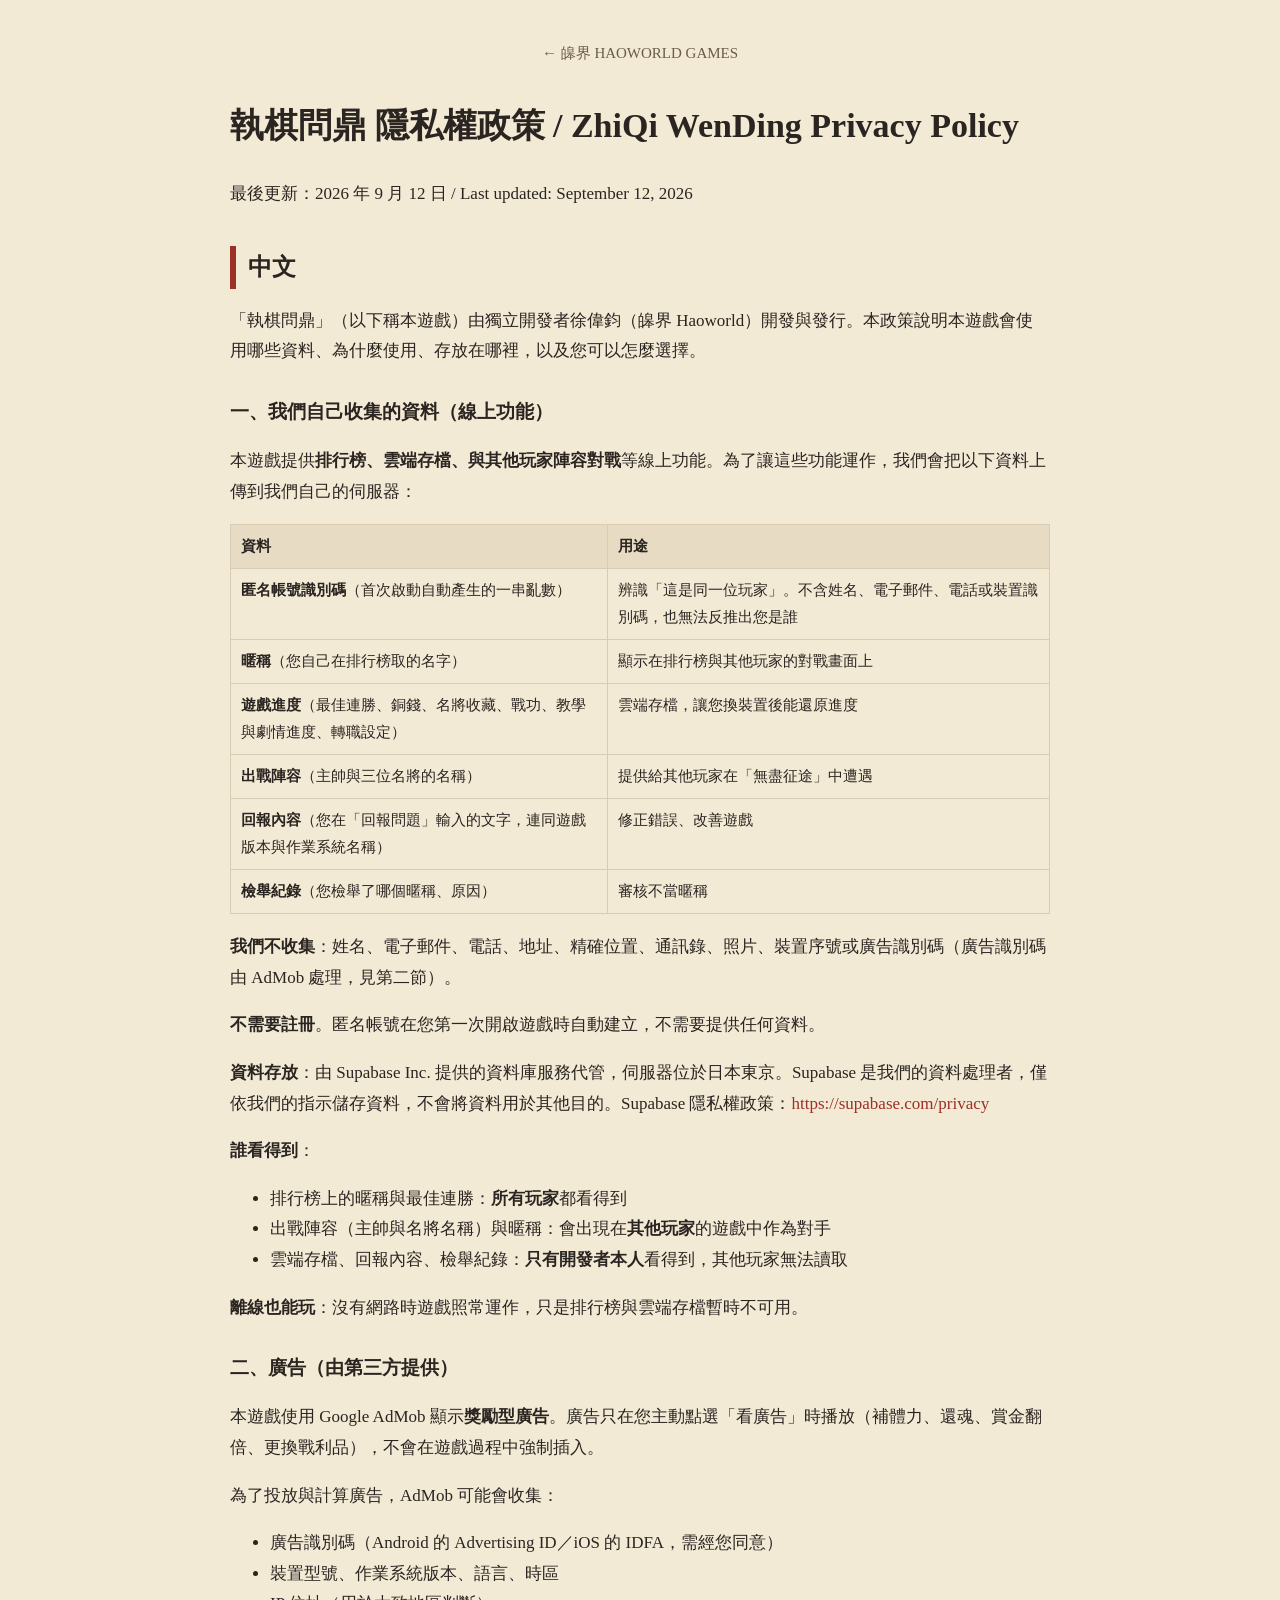
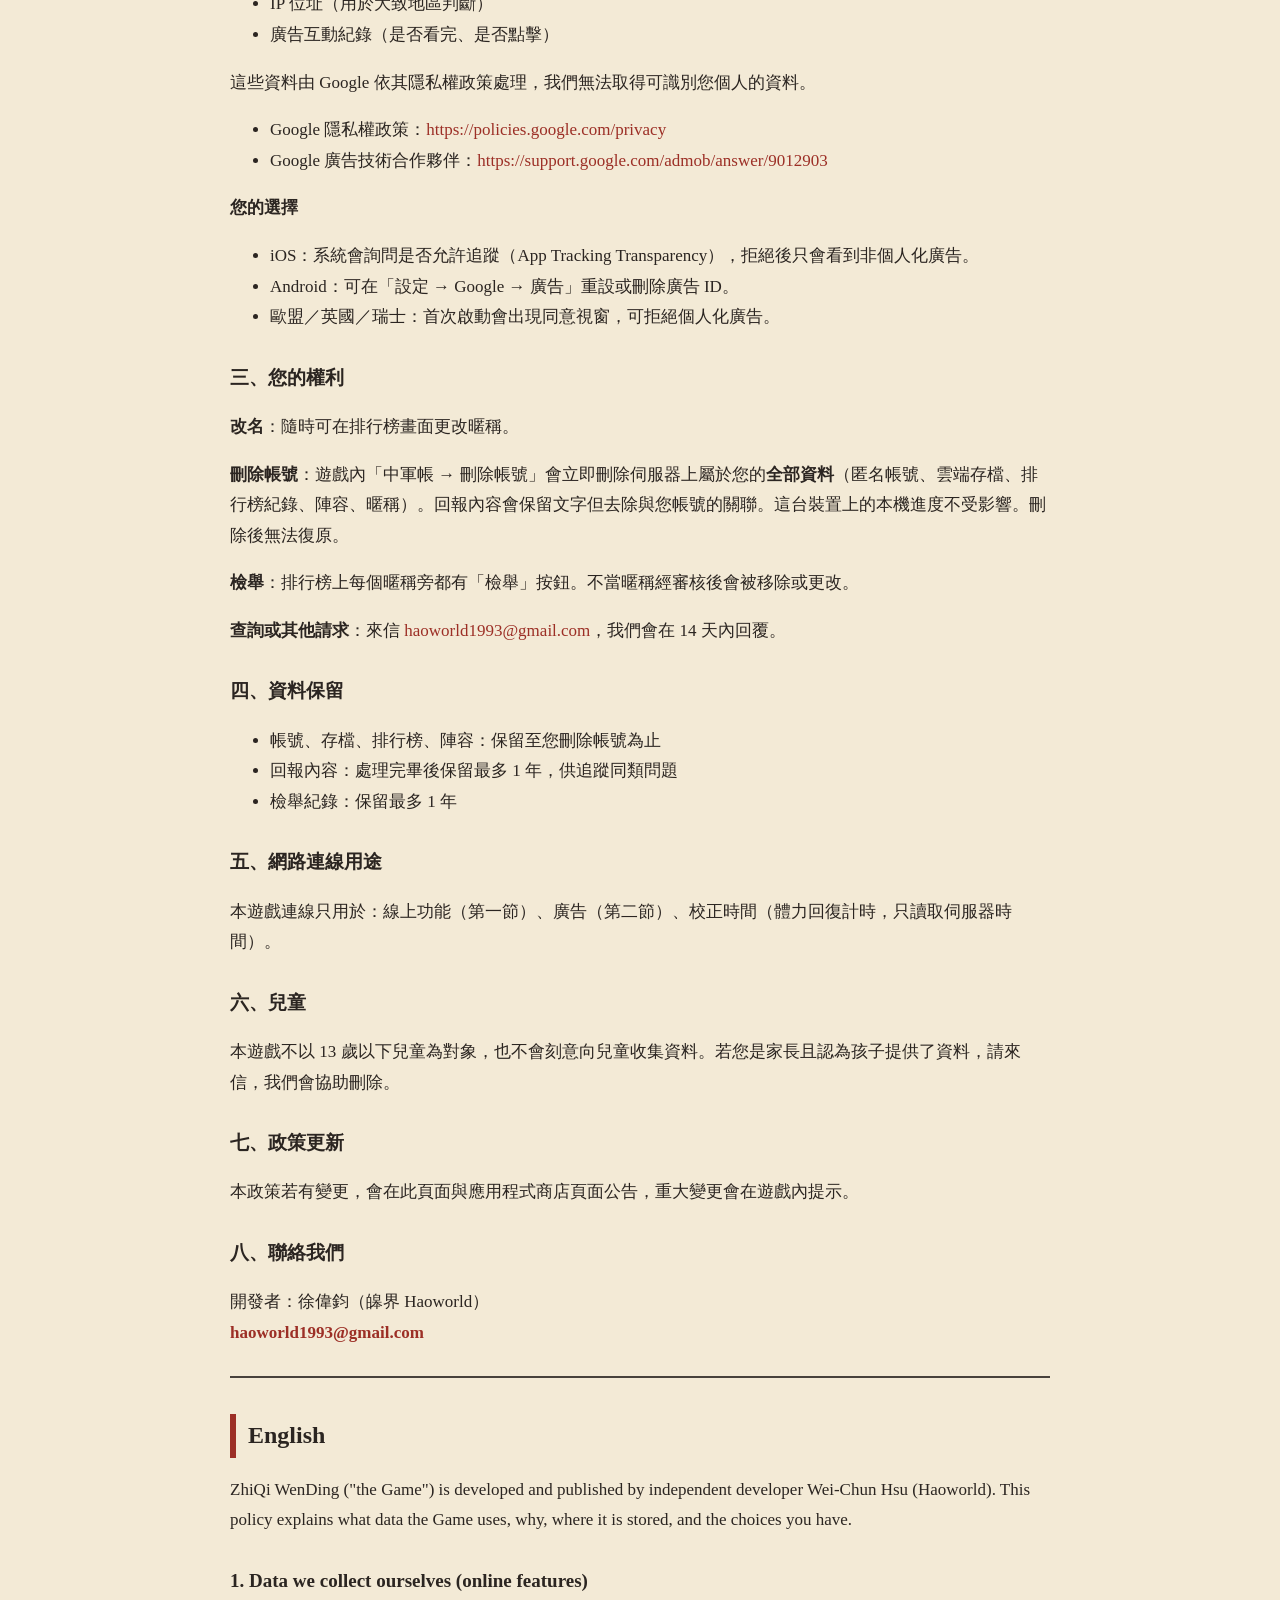
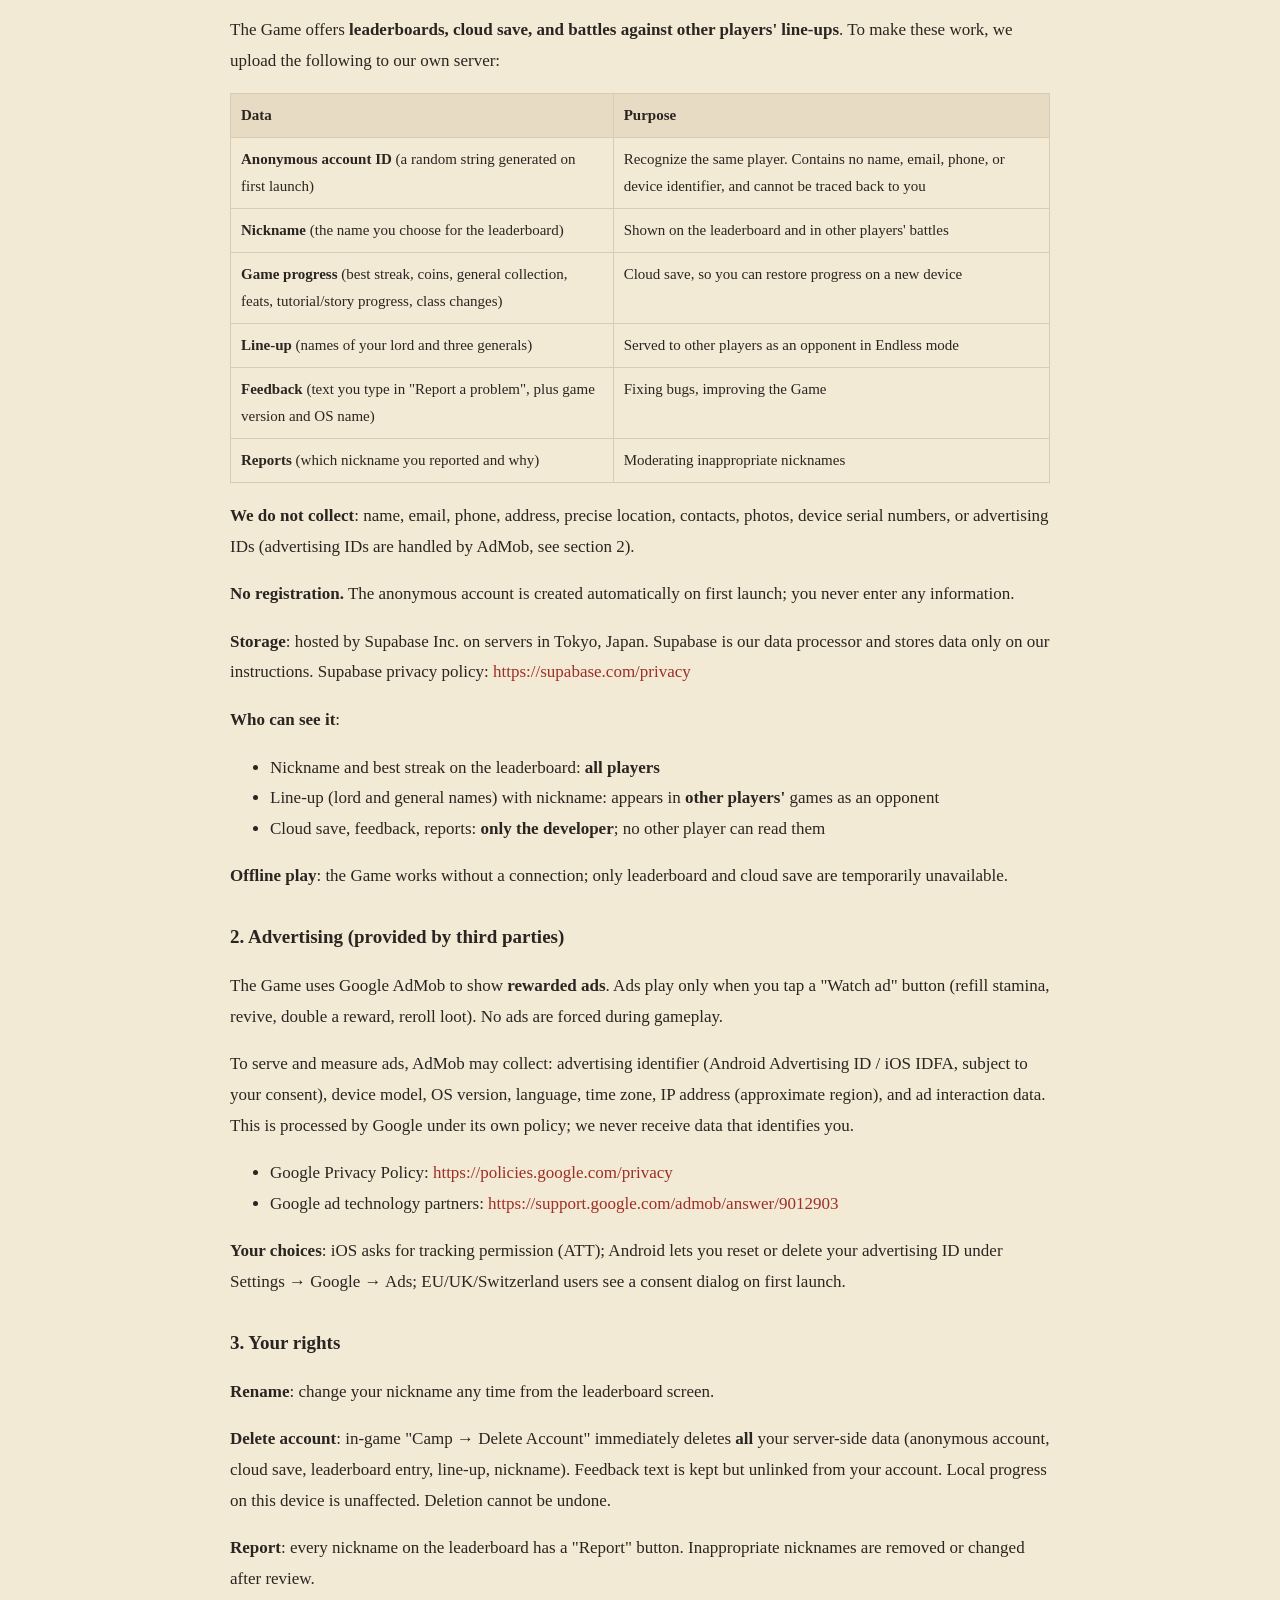
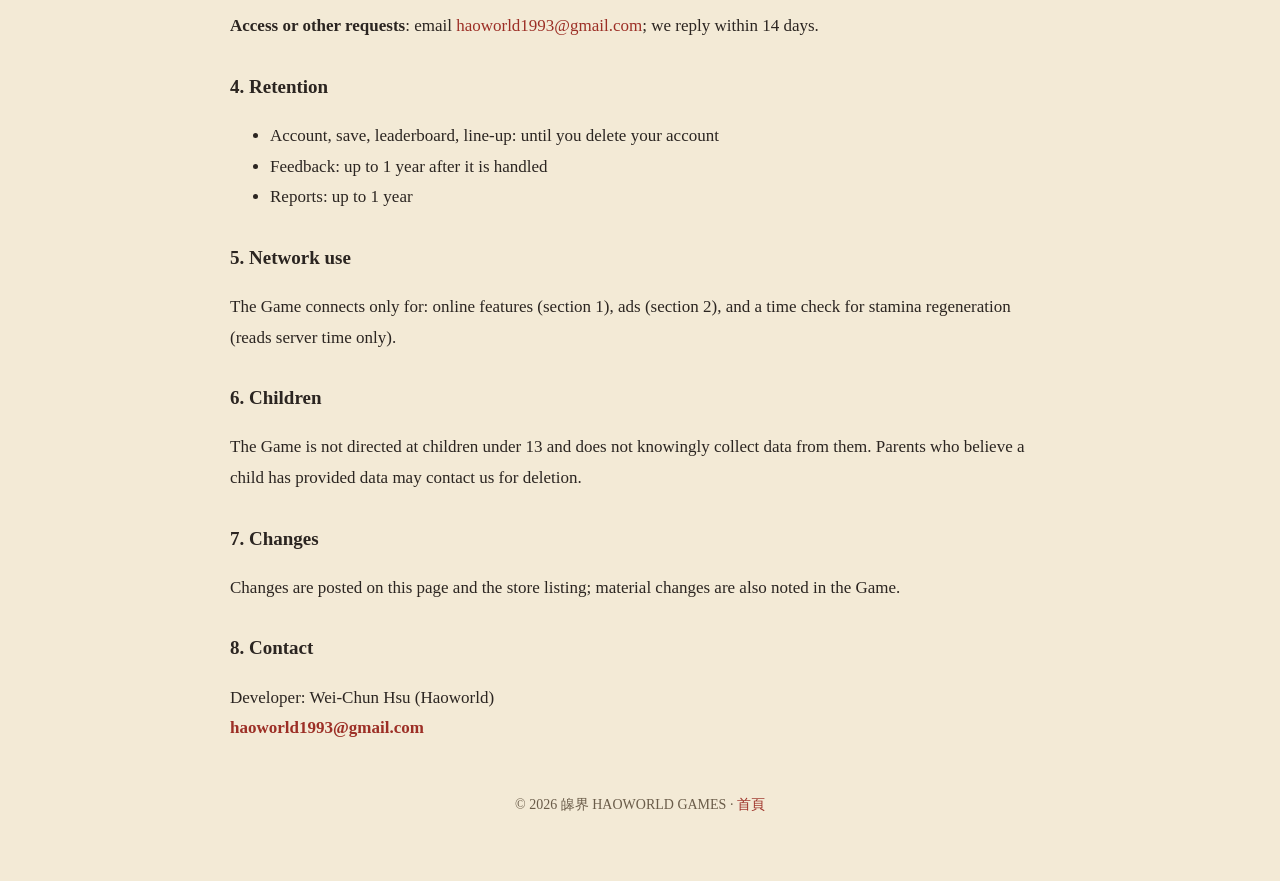
==== zhiqiwending/privacy.html @ 9967f889 "皞界 HAOWORLD GAMES 官網首版：首頁、執棋問鼎與暗黑地城隱私權政策 Co-Authored-By: Claude Opus 5 <noreply@anthropic.com>" ====
<!doctype html>
<html lang="zh-Hant">
<head>
<meta charset="utf-8">
<meta name="viewport" content="width=device-width, initial-scale=1">
<title>執棋問鼎 隱私權政策 / ZhiQi WenDing Privacy Policy</title>
<link rel="icon" href="../assets/zhiqiwending.png">
<link rel="stylesheet" href="../assets/site.css">
</head>
<body>
<div class="wrap">
<nav class="top"><a href="../">← 皞界 HAOWORLD GAMES</a></nav>
<h1>執棋問鼎 隱私權政策 / ZhiQi WenDing Privacy Policy</h1>
<p>最後更新：2026 年 9 月 12 日 / Last updated: September 12, 2026</p>
<h2>中文</h2>
<p>「執棋問鼎」（以下稱本遊戲）由獨立開發者徐偉鈞（皞界 Haoworld）開發與發行。本政策說明本遊戲會使用哪些資料、為什麼使用、存放在哪裡，以及您可以怎麼選擇。</p>
<h3>一、我們自己收集的資料（線上功能）</h3>
<p>本遊戲提供<strong>排行榜、雲端存檔、與其他玩家陣容對戰</strong>等線上功能。為了讓這些功能運作，我們會把以下資料上傳到我們自己的伺服器：</p>
<table><thead><tr><th>資料</th><th>用途</th></tr></thead><tbody><tr><td><strong>匿名帳號識別碼</strong>（首次啟動自動產生的一串亂數）</td><td>辨識「這是同一位玩家」。不含姓名、電子郵件、電話或裝置識別碼，也無法反推出您是誰</td></tr><tr><td><strong>暱稱</strong>（您自己在排行榜取的名字）</td><td>顯示在排行榜與其他玩家的對戰畫面上</td></tr><tr><td><strong>遊戲進度</strong>（最佳連勝、銅錢、名將收藏、戰功、教學與劇情進度、轉職設定）</td><td>雲端存檔，讓您換裝置後能還原進度</td></tr><tr><td><strong>出戰陣容</strong>（主帥與三位名將的名稱）</td><td>提供給其他玩家在「無盡征途」中遭遇</td></tr><tr><td><strong>回報內容</strong>（您在「回報問題」輸入的文字，連同遊戲版本與作業系統名稱）</td><td>修正錯誤、改善遊戲</td></tr><tr><td><strong>檢舉紀錄</strong>（您檢舉了哪個暱稱、原因）</td><td>審核不當暱稱</td></tr></tbody></table>
<p><strong>我們不收集</strong>：姓名、電子郵件、電話、地址、精確位置、通訊錄、照片、裝置序號或廣告識別碼（廣告識別碼由 AdMob 處理，見第二節）。</p>
<p><strong>不需要註冊</strong>。匿名帳號在您第一次開啟遊戲時自動建立，不需要提供任何資料。</p>
<p><strong>資料存放</strong>：由 Supabase Inc. 提供的資料庫服務代管，伺服器位於日本東京。Supabase 是我們的資料處理者，僅依我們的指示儲存資料，不會將資料用於其他目的。Supabase 隱私權政策：<a href="https://supabase.com/privacy">https://supabase.com/privacy</a></p>
<p><strong>誰看得到</strong>：</p>
<ul><li>排行榜上的暱稱與最佳連勝：<strong>所有玩家</strong>都看得到</li><li>出戰陣容（主帥與名將名稱）與暱稱：會出現在<strong>其他玩家</strong>的遊戲中作為對手</li><li>雲端存檔、回報內容、檢舉紀錄：<strong>只有開發者本人</strong>看得到，其他玩家無法讀取</li></ul>
<p><strong>離線也能玩</strong>：沒有網路時遊戲照常運作，只是排行榜與雲端存檔暫時不可用。</p>
<h3>二、廣告（由第三方提供）</h3>
<p>本遊戲使用 Google AdMob 顯示<strong>獎勵型廣告</strong>。廣告只在您主動點選「看廣告」時播放（補體力、還魂、賞金翻倍、更換戰利品），不會在遊戲過程中強制插入。</p>
<p>為了投放與計算廣告，AdMob 可能會收集：</p>
<ul><li>廣告識別碼（Android 的 Advertising ID／iOS 的 IDFA，需經您同意）</li><li>裝置型號、作業系統版本、語言、時區</li><li>IP 位址（用於大致地區判斷）</li><li>廣告互動紀錄（是否看完、是否點擊）</li></ul>
<p>這些資料由 Google 依其隱私權政策處理，我們無法取得可識別您個人的資料。</p>
<ul><li>Google 隱私權政策：<a href="https://policies.google.com/privacy">https://policies.google.com/privacy</a></li><li>Google 廣告技術合作夥伴：<a href="https://support.google.com/admob/answer/9012903">https://support.google.com/admob/answer/9012903</a></li></ul>
<p><strong>您的選擇</strong></p>
<ul><li>iOS：系統會詢問是否允許追蹤（App Tracking Transparency），拒絕後只會看到非個人化廣告。</li><li>Android：可在「設定 → Google → 廣告」重設或刪除廣告 ID。</li><li>歐盟／英國／瑞士：首次啟動會出現同意視窗，可拒絕個人化廣告。</li></ul>
<h3>三、您的權利</h3>
<p><strong>改名</strong>：隨時可在排行榜畫面更改暱稱。</p>
<p><strong>刪除帳號</strong>：遊戲內「中軍帳 → 刪除帳號」會立即刪除伺服器上屬於您的<strong>全部資料</strong>（匿名帳號、雲端存檔、排行榜紀錄、陣容、暱稱）。回報內容會保留文字但去除與您帳號的關聯。這台裝置上的本機進度不受影響。刪除後無法復原。</p>
<p><strong>檢舉</strong>：排行榜上每個暱稱旁都有「檢舉」按鈕。不當暱稱經審核後會被移除或更改。</p>
<p><strong>查詢或其他請求</strong>：來信 <a href="mailto:haoworld1993@gmail.com">haoworld1993@gmail.com</a>，我們會在 14 天內回覆。</p>
<h3>四、資料保留</h3>
<ul><li>帳號、存檔、排行榜、陣容：保留至您刪除帳號為止</li><li>回報內容：處理完畢後保留最多 1 年，供追蹤同類問題</li><li>檢舉紀錄：保留最多 1 年</li></ul>
<h3>五、網路連線用途</h3>
<p>本遊戲連線只用於：線上功能（第一節）、廣告（第二節）、校正時間（體力回復計時，只讀取伺服器時間）。</p>
<h3>六、兒童</h3>
<p>本遊戲不以 13 歲以下兒童為對象，也不會刻意向兒童收集資料。若您是家長且認為孩子提供了資料，請來信，我們會協助刪除。</p>
<h3>七、政策更新</h3>
<p>本政策若有變更，會在此頁面與應用程式商店頁面公告，重大變更會在遊戲內提示。</p>
<h3>八、聯絡我們</h3>
<p>開發者：徐偉鈞（皞界 Haoworld）<br><strong><a href="mailto:haoworld1993@gmail.com">haoworld1993@gmail.com</a></strong></p>
<hr class="ink">
<h2>English</h2>
<p>ZhiQi WenDing ("the Game") is developed and published by independent developer Wei-Chun Hsu (Haoworld). This policy explains what data the Game uses, why, where it is stored, and the choices you have.</p>
<h3>1. Data we collect ourselves (online features)</h3>
<p>The Game offers <strong>leaderboards, cloud save, and battles against other players' line-ups</strong>. To make these work, we upload the following to our own server:</p>
<table><thead><tr><th>Data</th><th>Purpose</th></tr></thead><tbody><tr><td><strong>Anonymous account ID</strong> (a random string generated on first launch)</td><td>Recognize the same player. Contains no name, email, phone, or device identifier, and cannot be traced back to you</td></tr><tr><td><strong>Nickname</strong> (the name you choose for the leaderboard)</td><td>Shown on the leaderboard and in other players' battles</td></tr><tr><td><strong>Game progress</strong> (best streak, coins, general collection, feats, tutorial/story progress, class changes)</td><td>Cloud save, so you can restore progress on a new device</td></tr><tr><td><strong>Line-up</strong> (names of your lord and three generals)</td><td>Served to other players as an opponent in Endless mode</td></tr><tr><td><strong>Feedback</strong> (text you type in "Report a problem", plus game version and OS name)</td><td>Fixing bugs, improving the Game</td></tr><tr><td><strong>Reports</strong> (which nickname you reported and why)</td><td>Moderating inappropriate nicknames</td></tr></tbody></table>
<p><strong>We do not collect</strong>: name, email, phone, address, precise location, contacts, photos, device serial numbers, or advertising IDs (advertising IDs are handled by AdMob, see section 2).</p>
<p><strong>No registration.</strong> The anonymous account is created automatically on first launch; you never enter any information.</p>
<p><strong>Storage</strong>: hosted by Supabase Inc. on servers in Tokyo, Japan. Supabase is our data processor and stores data only on our instructions. Supabase privacy policy: <a href="https://supabase.com/privacy">https://supabase.com/privacy</a></p>
<p><strong>Who can see it</strong>:</p>
<ul><li>Nickname and best streak on the leaderboard: <strong>all players</strong></li><li>Line-up (lord and general names) with nickname: appears in <strong>other players'</strong> games as an opponent</li><li>Cloud save, feedback, reports: <strong>only the developer</strong>; no other player can read them</li></ul>
<p><strong>Offline play</strong>: the Game works without a connection; only leaderboard and cloud save are temporarily unavailable.</p>
<h3>2. Advertising (provided by third parties)</h3>
<p>The Game uses Google AdMob to show <strong>rewarded ads</strong>. Ads play only when you tap a "Watch ad" button (refill stamina, revive, double a reward, reroll loot). No ads are forced during gameplay.</p>
<p>To serve and measure ads, AdMob may collect: advertising identifier (Android Advertising ID / iOS IDFA, subject to your consent), device model, OS version, language, time zone, IP address (approximate region), and ad interaction data. This is processed by Google under its own policy; we never receive data that identifies you.</p>
<ul><li>Google Privacy Policy: <a href="https://policies.google.com/privacy">https://policies.google.com/privacy</a></li><li>Google ad technology partners: <a href="https://support.google.com/admob/answer/9012903">https://support.google.com/admob/answer/9012903</a></li></ul>
<p><strong>Your choices</strong>: iOS asks for tracking permission (ATT); Android lets you reset or delete your advertising ID under Settings → Google → Ads; EU/UK/Switzerland users see a consent dialog on first launch.</p>
<h3>3. Your rights</h3>
<p><strong>Rename</strong>: change your nickname any time from the leaderboard screen.</p>
<p><strong>Delete account</strong>: in-game "Camp → Delete Account" immediately deletes <strong>all</strong> your server-side data (anonymous account, cloud save, leaderboard entry, line-up, nickname). Feedback text is kept but unlinked from your account. Local progress on this device is unaffected. Deletion cannot be undone.</p>
<p><strong>Report</strong>: every nickname on the leaderboard has a "Report" button. Inappropriate nicknames are removed or changed after review.</p>
<p><strong>Access or other requests</strong>: email <a href="mailto:haoworld1993@gmail.com">haoworld1993@gmail.com</a>; we reply within 14 days.</p>
<h3>4. Retention</h3>
<ul><li>Account, save, leaderboard, line-up: until you delete your account</li><li>Feedback: up to 1 year after it is handled</li><li>Reports: up to 1 year</li></ul>
<h3>5. Network use</h3>
<p>The Game connects only for: online features (section 1), ads (section 2), and a time check for stamina regeneration (reads server time only).</p>
<h3>6. Children</h3>
<p>The Game is not directed at children under 13 and does not knowingly collect data from them. Parents who believe a child has provided data may contact us for deletion.</p>
<h3>7. Changes</h3>
<p>Changes are posted on this page and the store listing; material changes are also noted in the Game.</p>
<h3>8. Contact</h3>
<p>Developer: Wei-Chun Hsu (Haoworld)<br><strong><a href="mailto:haoworld1993@gmail.com">haoworld1993@gmail.com</a></strong></p>
<footer>© 2026 皞界 HAOWORLD GAMES · <a href="../">首頁</a></footer>
</div>
</body>
</html>
---- assets/site.css ----
:root {
  --paper: #f3ead6;
  --paper-deep: #e7dcc3;
  --ink: #2b2521;
  --ink-soft: #6a5c49;
  --seal: #9c2f26;
  --line: #d8ccb2;
}
* { box-sizing: border-box; }
html { color-scheme: light; }
body {
  margin: 0;
  background: var(--paper);
  color: var(--ink);
  font-family: "LXGW WenKai TC", "Noto Serif TC", "PingFang TC", "Microsoft JhengHei", serif;
  line-height: 1.8;
  font-size: 17px;
}
a { color: var(--seal); text-decoration: none; }
a:hover { text-decoration: underline; }
.wrap { max-width: 860px; margin: 0 auto; padding: 32px 20px 64px; }
header.site { text-align: center; padding: 40px 0 16px; }
header.site img.logo { width: 180px; max-width: 50vw; height: auto; mix-blend-mode: multiply; }
header.site h1 { margin: 12px 0 0; font-size: 34px; letter-spacing: 0.12em; }
header.site .en { color: var(--ink-soft); letter-spacing: 0.3em; font-size: 14px; margin-top: 2px; }
header.site .tag { color: var(--ink-soft); margin-top: 14px; }
nav.top { text-align: center; margin: 8px 0 28px; font-size: 15px; }
nav.top a { margin: 0 10px; color: var(--ink-soft); }
hr.ink { border: 0; height: 2px; background: var(--ink); opacity: 0.85; margin: 28px 0; }
h2 { font-size: 24px; margin: 36px 0 12px; border-left: 6px solid var(--seal); padding-left: 12px; }
h3 { font-size: 19px; margin: 28px 0 8px; }
.games { display: grid; gap: 20px; }
.game {
  display: grid; grid-template-columns: 96px 1fr; gap: 18px; align-items: start;
  background: #fbf6ea; border: 2px solid var(--line); border-radius: 14px; padding: 18px;
}
.game img { width: 96px; height: 96px; border-radius: 20px; }
.game h3 { margin: 0 0 4px; }
.game .sub { color: var(--ink-soft); font-size: 14px; margin-bottom: 8px; }
.game .links a { display: inline-block; margin: 6px 12px 0 0; padding: 6px 14px; border: 1.5px solid var(--seal); border-radius: 999px; font-size: 14px; }
.game .links a.soft { border-color: var(--line); color: var(--ink-soft); }
table { border-collapse: collapse; width: 100%; margin: 12px 0 18px; font-size: 15px; }
th, td { border: 1px solid var(--line); padding: 8px 10px; vertical-align: top; text-align: left; }
th { background: var(--paper-deep); }
blockquote { margin: 0; padding: 10px 16px; background: var(--paper-deep); border-radius: 10px; color: var(--ink-soft); }
footer { margin-top: 48px; text-align: center; color: var(--ink-soft); font-size: 14px; }
.seal { display: inline-block; color: #fff; background: var(--seal); border-radius: 6px; padding: 2px 8px; font-size: 13px; vertical-align: middle; }
.lang { text-align: right; font-size: 14px; color: var(--ink-soft); margin-top: -8px; }
@media (max-width: 520px) {
  .game { grid-template-columns: 72px 1fr; }
  .game img { width: 72px; height: 72px; }
  table { display: block; overflow-x: auto; }
}
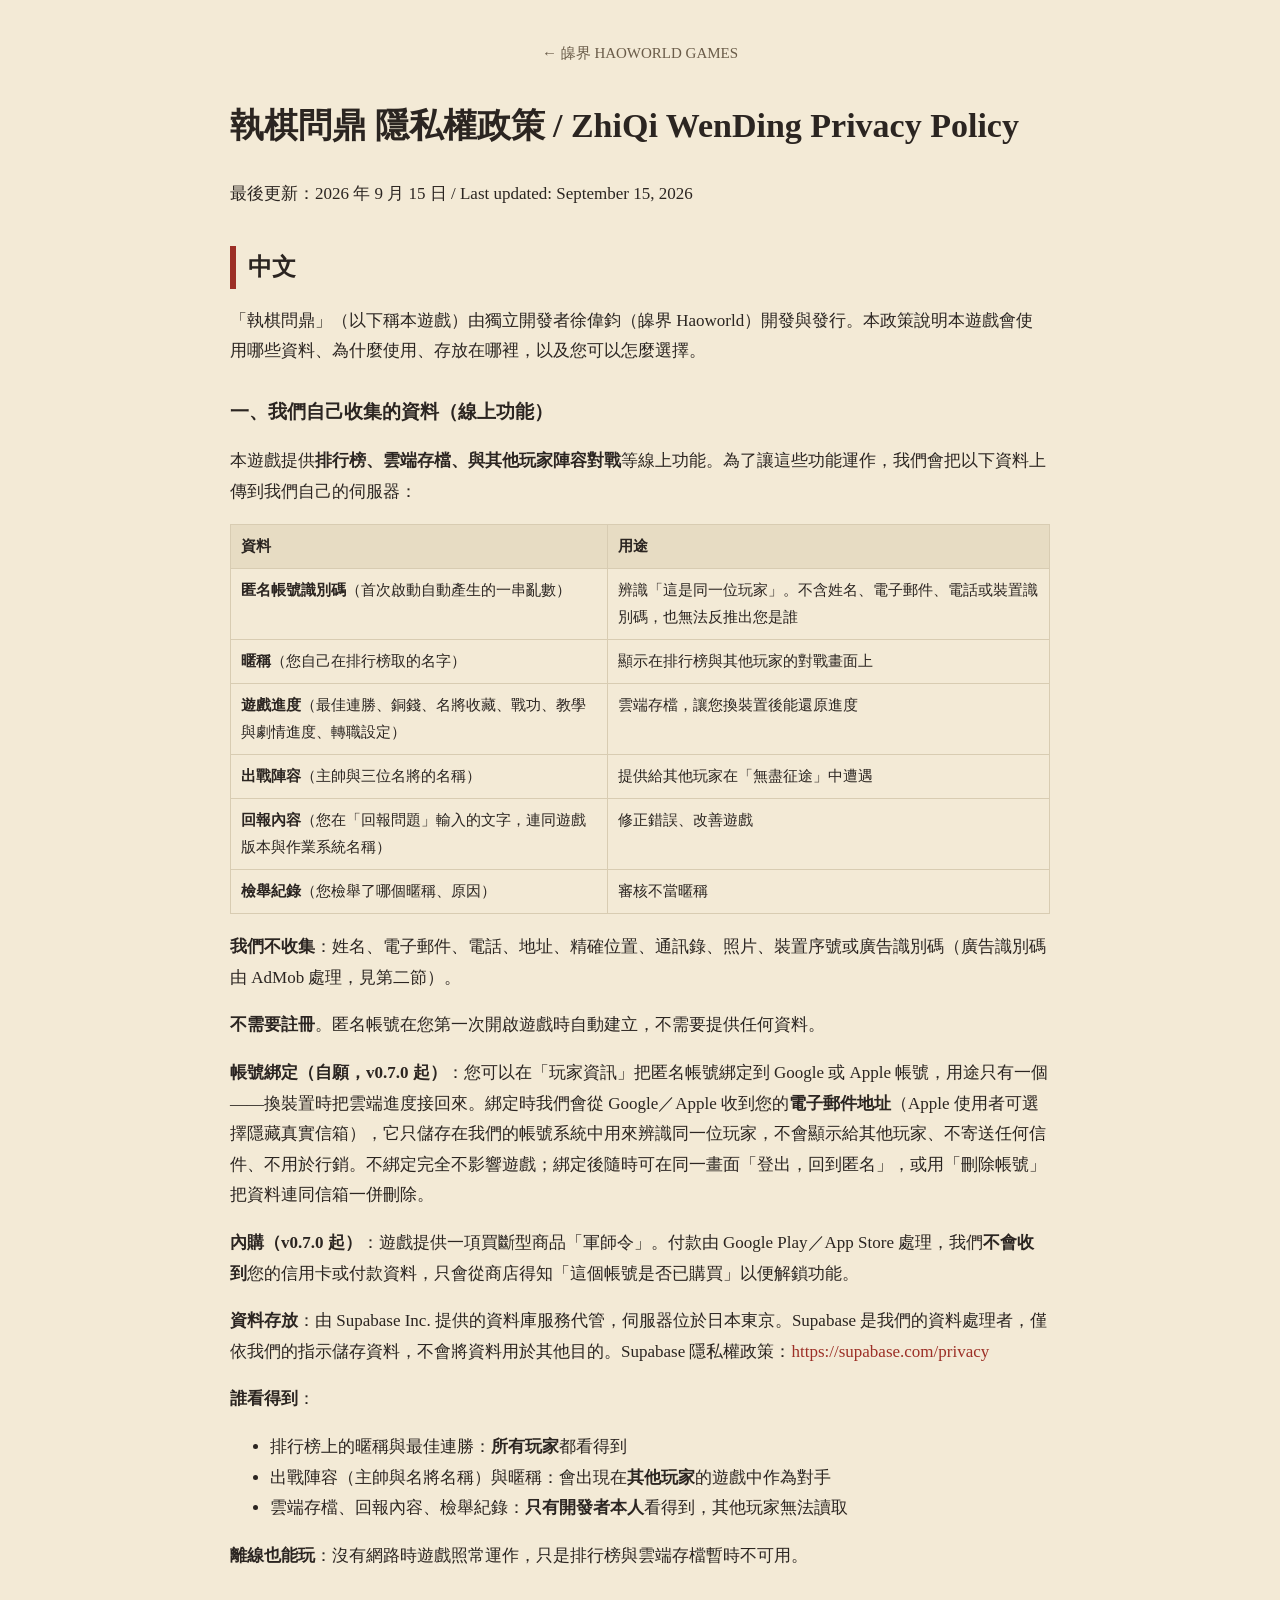
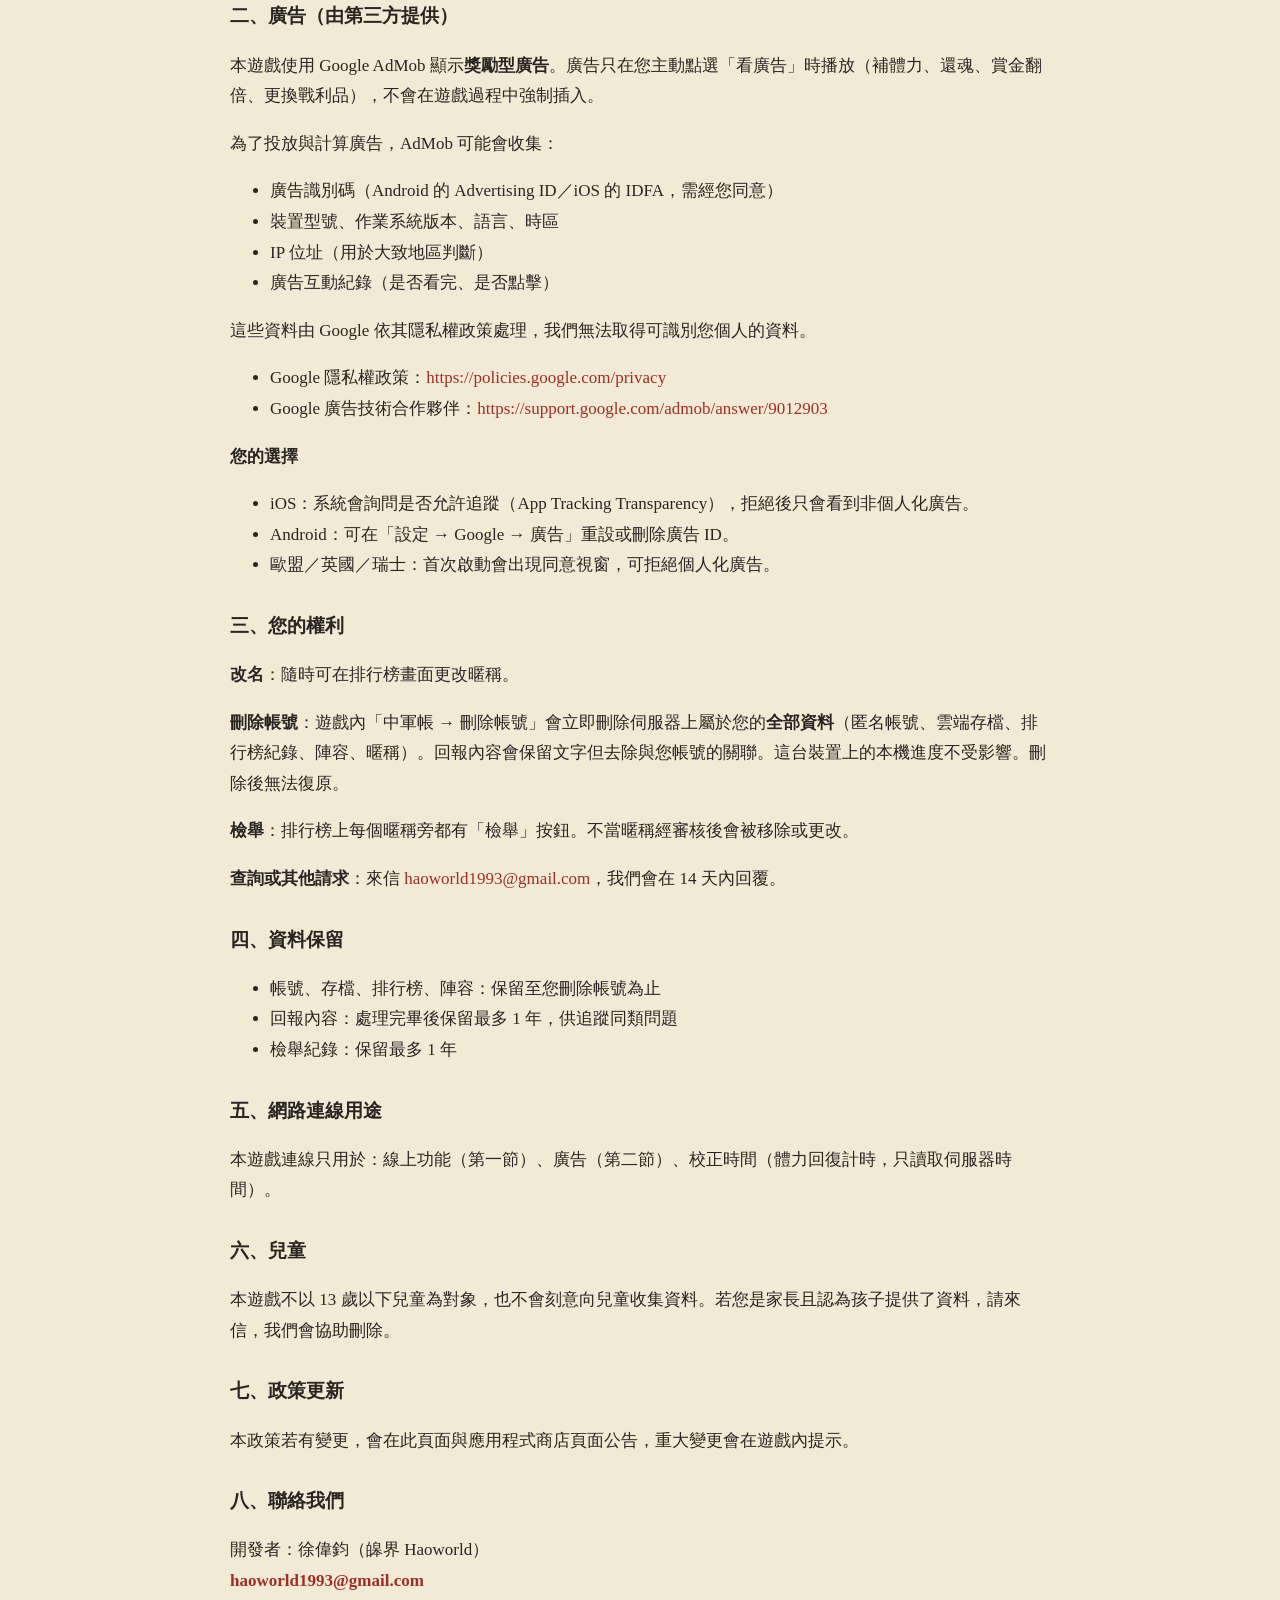
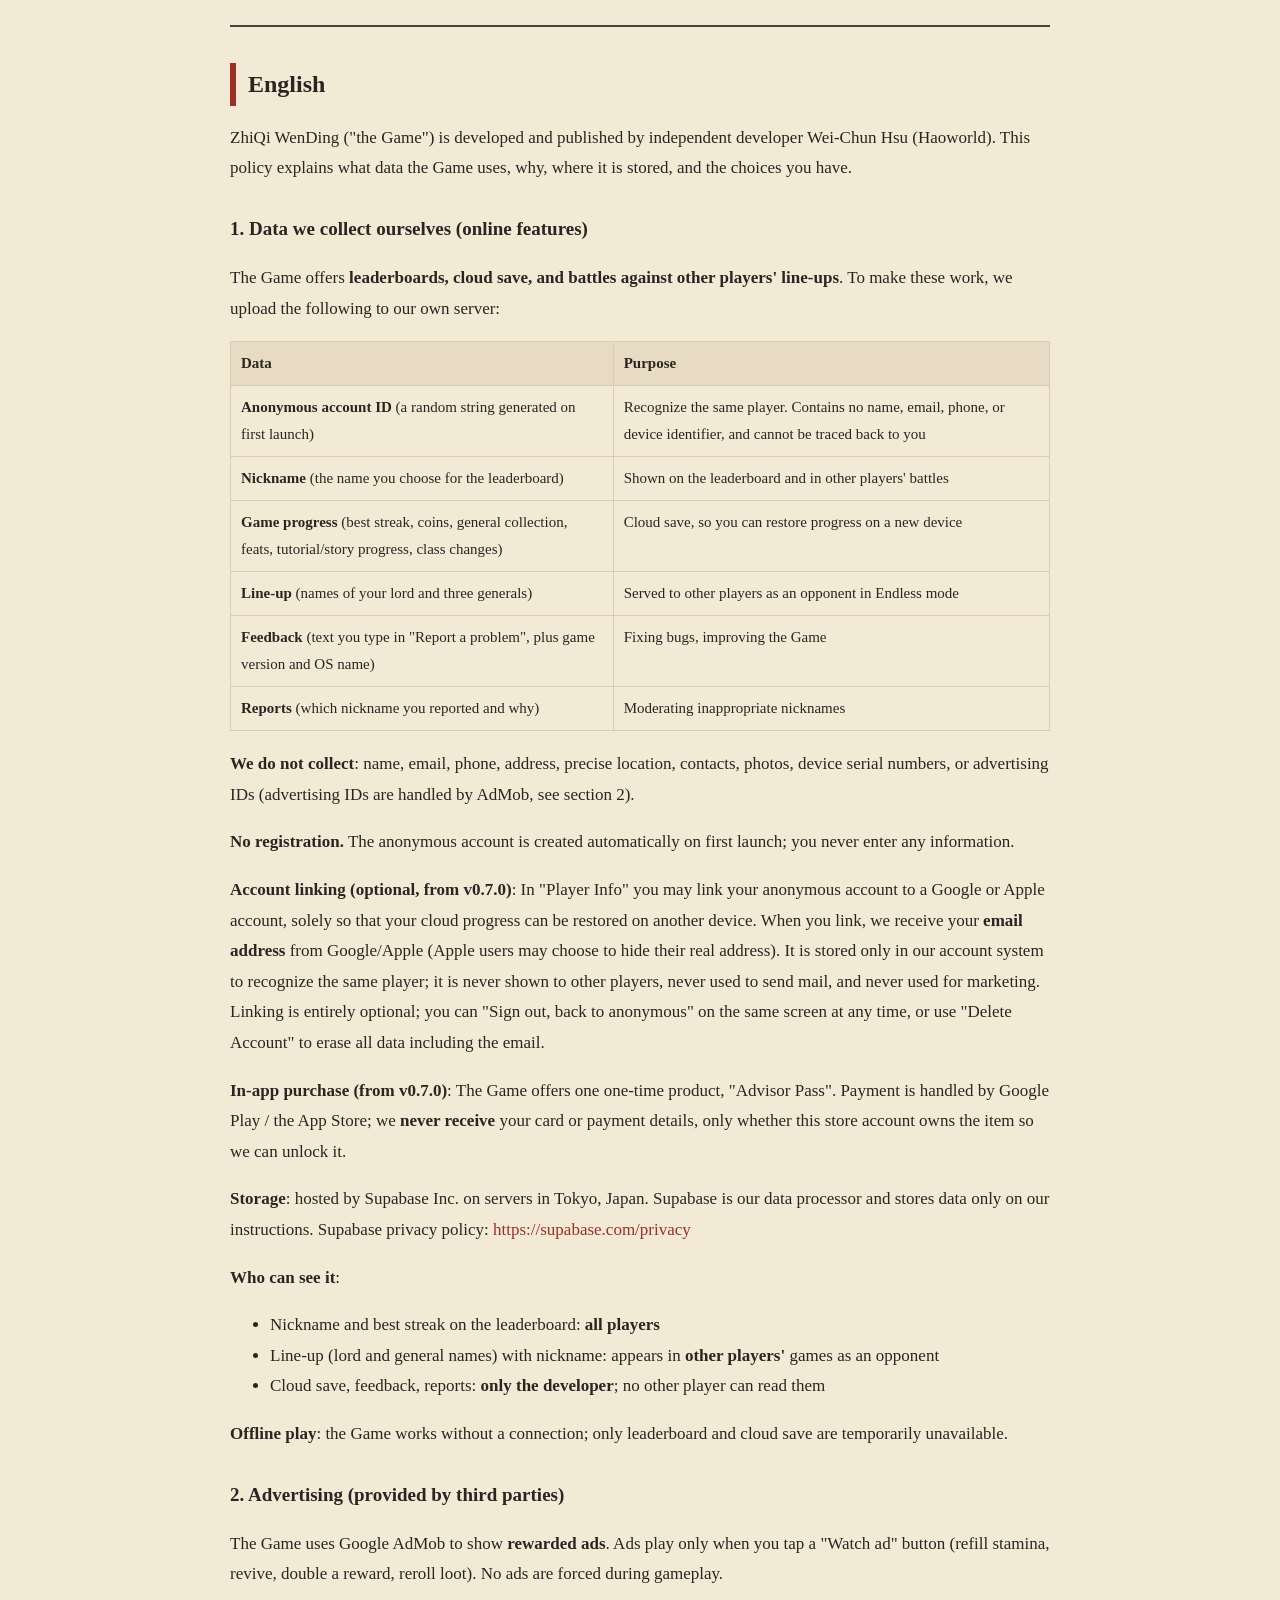
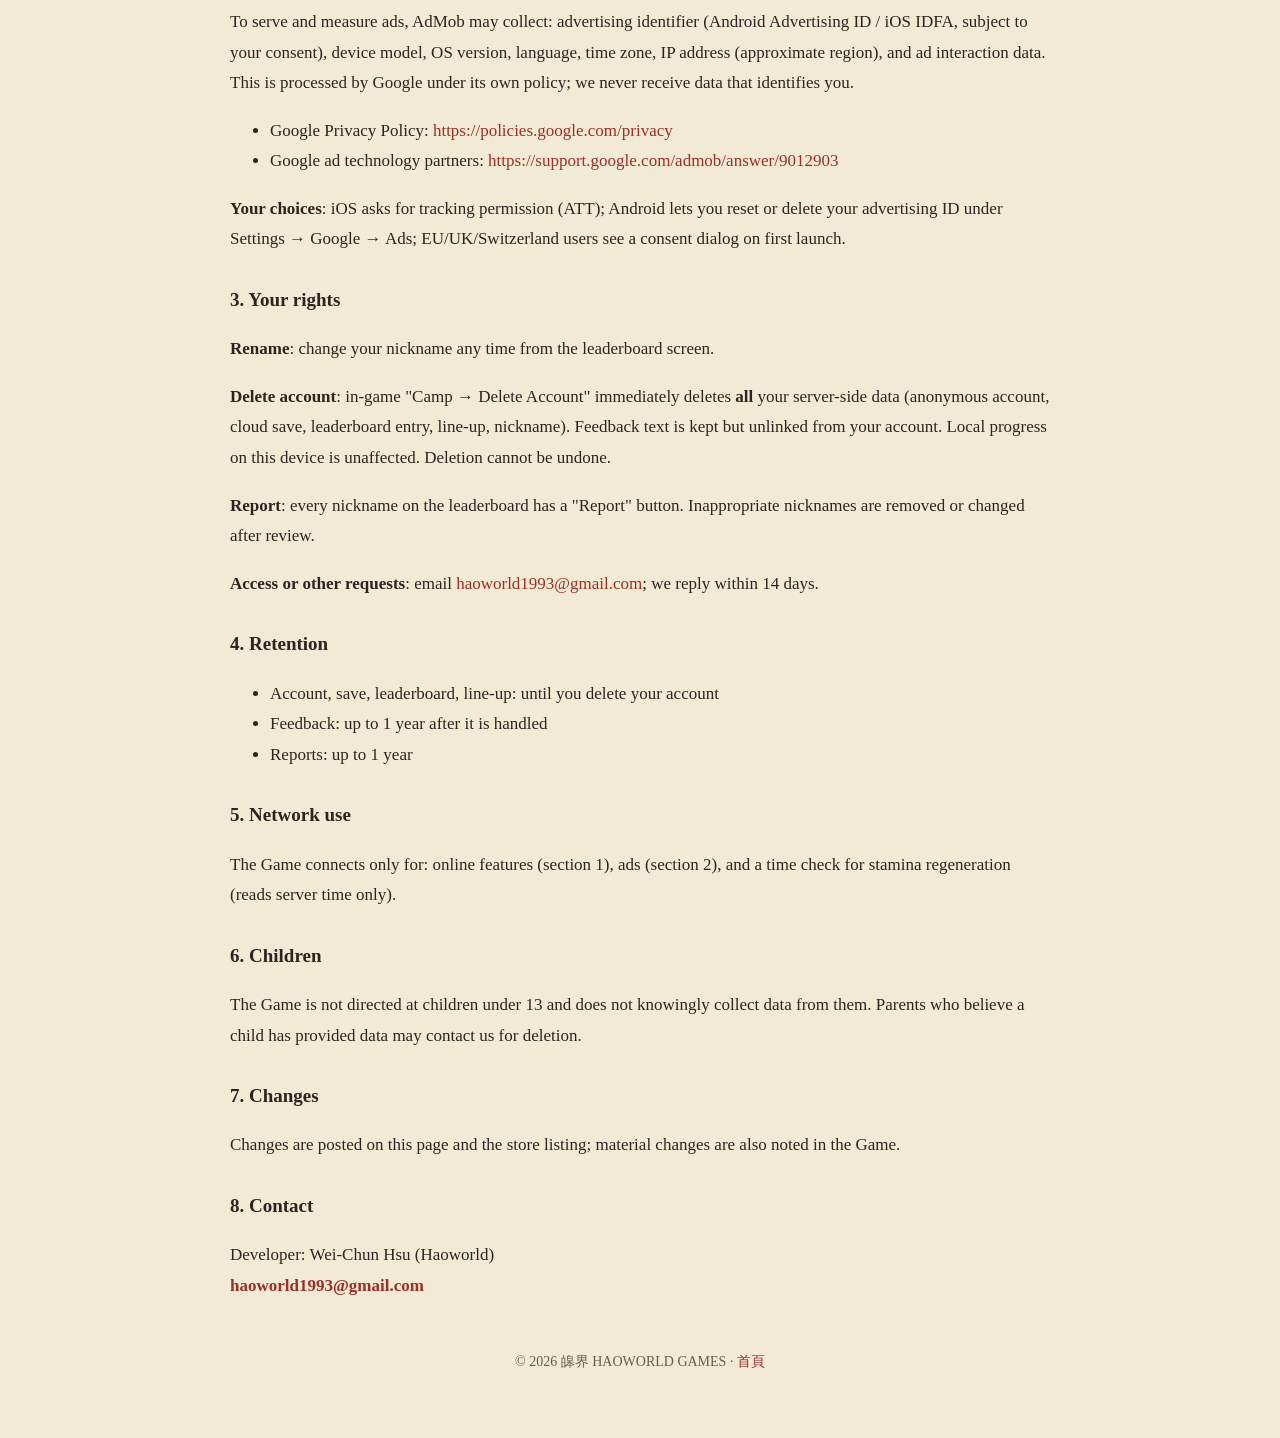
==== commit d5216f04: "執棋問鼎隱私政策 v0.7.0：補帳號綁定（email）與內購段落" ====
--- a/zhiqiwending/privacy.html
+++ b/zhiqiwending/privacy.html
@@ -11,7 +11,7 @@
 <div class="wrap">
 <nav class="top"><a href="../">← 皞界 HAOWORLD GAMES</a></nav>
 <h1>執棋問鼎 隱私權政策 / ZhiQi WenDing Privacy Policy</h1>
-<p>最後更新：2026 年 9 月 12 日 / Last updated: September 12, 2026</p>
+<p>最後更新：2026 年 9 月 15 日 / Last updated: September 15, 2026</p>
 <h2>中文</h2>
 <p>「執棋問鼎」（以下稱本遊戲）由獨立開發者徐偉鈞（皞界 Haoworld）開發與發行。本政策說明本遊戲會使用哪些資料、為什麼使用、存放在哪裡，以及您可以怎麼選擇。</p>
 <h3>一、我們自己收集的資料（線上功能）</h3>
@@ -19,6 +19,8 @@
 <table><thead><tr><th>資料</th><th>用途</th></tr></thead><tbody><tr><td><strong>匿名帳號識別碼</strong>（首次啟動自動產生的一串亂數）</td><td>辨識「這是同一位玩家」。不含姓名、電子郵件、電話或裝置識別碼，也無法反推出您是誰</td></tr><tr><td><strong>暱稱</strong>（您自己在排行榜取的名字）</td><td>顯示在排行榜與其他玩家的對戰畫面上</td></tr><tr><td><strong>遊戲進度</strong>（最佳連勝、銅錢、名將收藏、戰功、教學與劇情進度、轉職設定）</td><td>雲端存檔，讓您換裝置後能還原進度</td></tr><tr><td><strong>出戰陣容</strong>（主帥與三位名將的名稱）</td><td>提供給其他玩家在「無盡征途」中遭遇</td></tr><tr><td><strong>回報內容</strong>（您在「回報問題」輸入的文字，連同遊戲版本與作業系統名稱）</td><td>修正錯誤、改善遊戲</td></tr><tr><td><strong>檢舉紀錄</strong>（您檢舉了哪個暱稱、原因）</td><td>審核不當暱稱</td></tr></tbody></table>
 <p><strong>我們不收集</strong>：姓名、電子郵件、電話、地址、精確位置、通訊錄、照片、裝置序號或廣告識別碼（廣告識別碼由 AdMob 處理，見第二節）。</p>
 <p><strong>不需要註冊</strong>。匿名帳號在您第一次開啟遊戲時自動建立，不需要提供任何資料。</p>
+<p><strong>帳號綁定（自願，v0.7.0 起）</strong>：您可以在「玩家資訊」把匿名帳號綁定到 Google 或 Apple 帳號，用途只有一個——換裝置時把雲端進度接回來。綁定時我們會從 Google／Apple 收到您的<strong>電子郵件地址</strong>（Apple 使用者可選擇隱藏真實信箱），它只儲存在我們的帳號系統中用來辨識同一位玩家，不會顯示給其他玩家、不寄送任何信件、不用於行銷。不綁定完全不影響遊戲；綁定後隨時可在同一畫面「登出，回到匿名」，或用「刪除帳號」把資料連同信箱一併刪除。</p>
+<p><strong>內購（v0.7.0 起）</strong>：遊戲提供一項買斷型商品「軍師令」。付款由 Google Play／App Store 處理，我們<strong>不會收到</strong>您的信用卡或付款資料，只會從商店得知「這個帳號是否已購買」以便解鎖功能。</p>
 <p><strong>資料存放</strong>：由 Supabase Inc. 提供的資料庫服務代管，伺服器位於日本東京。Supabase 是我們的資料處理者，僅依我們的指示儲存資料，不會將資料用於其他目的。Supabase 隱私權政策：<a href="https://supabase.com/privacy">https://supabase.com/privacy</a></p>
 <p><strong>誰看得到</strong>：</p>
 <ul><li>排行榜上的暱稱與最佳連勝：<strong>所有玩家</strong>都看得到</li><li>出戰陣容（主帥與名將名稱）與暱稱：會出現在<strong>其他玩家</strong>的遊戲中作為對手</li><li>雲端存檔、回報內容、檢舉紀錄：<strong>只有開發者本人</strong>看得到，其他玩家無法讀取</li></ul>
@@ -54,6 +56,8 @@
 <table><thead><tr><th>Data</th><th>Purpose</th></tr></thead><tbody><tr><td><strong>Anonymous account ID</strong> (a random string generated on first launch)</td><td>Recognize the same player. Contains no name, email, phone, or device identifier, and cannot be traced back to you</td></tr><tr><td><strong>Nickname</strong> (the name you choose for the leaderboard)</td><td>Shown on the leaderboard and in other players' battles</td></tr><tr><td><strong>Game progress</strong> (best streak, coins, general collection, feats, tutorial/story progress, class changes)</td><td>Cloud save, so you can restore progress on a new device</td></tr><tr><td><strong>Line-up</strong> (names of your lord and three generals)</td><td>Served to other players as an opponent in Endless mode</td></tr><tr><td><strong>Feedback</strong> (text you type in "Report a problem", plus game version and OS name)</td><td>Fixing bugs, improving the Game</td></tr><tr><td><strong>Reports</strong> (which nickname you reported and why)</td><td>Moderating inappropriate nicknames</td></tr></tbody></table>
 <p><strong>We do not collect</strong>: name, email, phone, address, precise location, contacts, photos, device serial numbers, or advertising IDs (advertising IDs are handled by AdMob, see section 2).</p>
 <p><strong>No registration.</strong> The anonymous account is created automatically on first launch; you never enter any information.</p>
+<p><strong>Account linking (optional, from v0.7.0)</strong>: In "Player Info" you may link your anonymous account to a Google or Apple account, solely so that your cloud progress can be restored on another device. When you link, we receive your <strong>email address</strong> from Google/Apple (Apple users may choose to hide their real address). It is stored only in our account system to recognize the same player; it is never shown to other players, never used to send mail, and never used for marketing. Linking is entirely optional; you can "Sign out, back to anonymous" on the same screen at any time, or use "Delete Account" to erase all data including the email.</p>
+<p><strong>In-app purchase (from v0.7.0)</strong>: The Game offers one one-time product, "Advisor Pass". Payment is handled by Google Play / the App Store; we <strong>never receive</strong> your card or payment details, only whether this store account owns the item so we can unlock it.</p>
 <p><strong>Storage</strong>: hosted by Supabase Inc. on servers in Tokyo, Japan. Supabase is our data processor and stores data only on our instructions. Supabase privacy policy: <a href="https://supabase.com/privacy">https://supabase.com/privacy</a></p>
 <p><strong>Who can see it</strong>:</p>
 <ul><li>Nickname and best streak on the leaderboard: <strong>all players</strong></li><li>Line-up (lord and general names) with nickname: appears in <strong>other players'</strong> games as an opponent</li><li>Cloud save, feedback, reports: <strong>only the developer</strong>; no other player can read them</li></ul>
